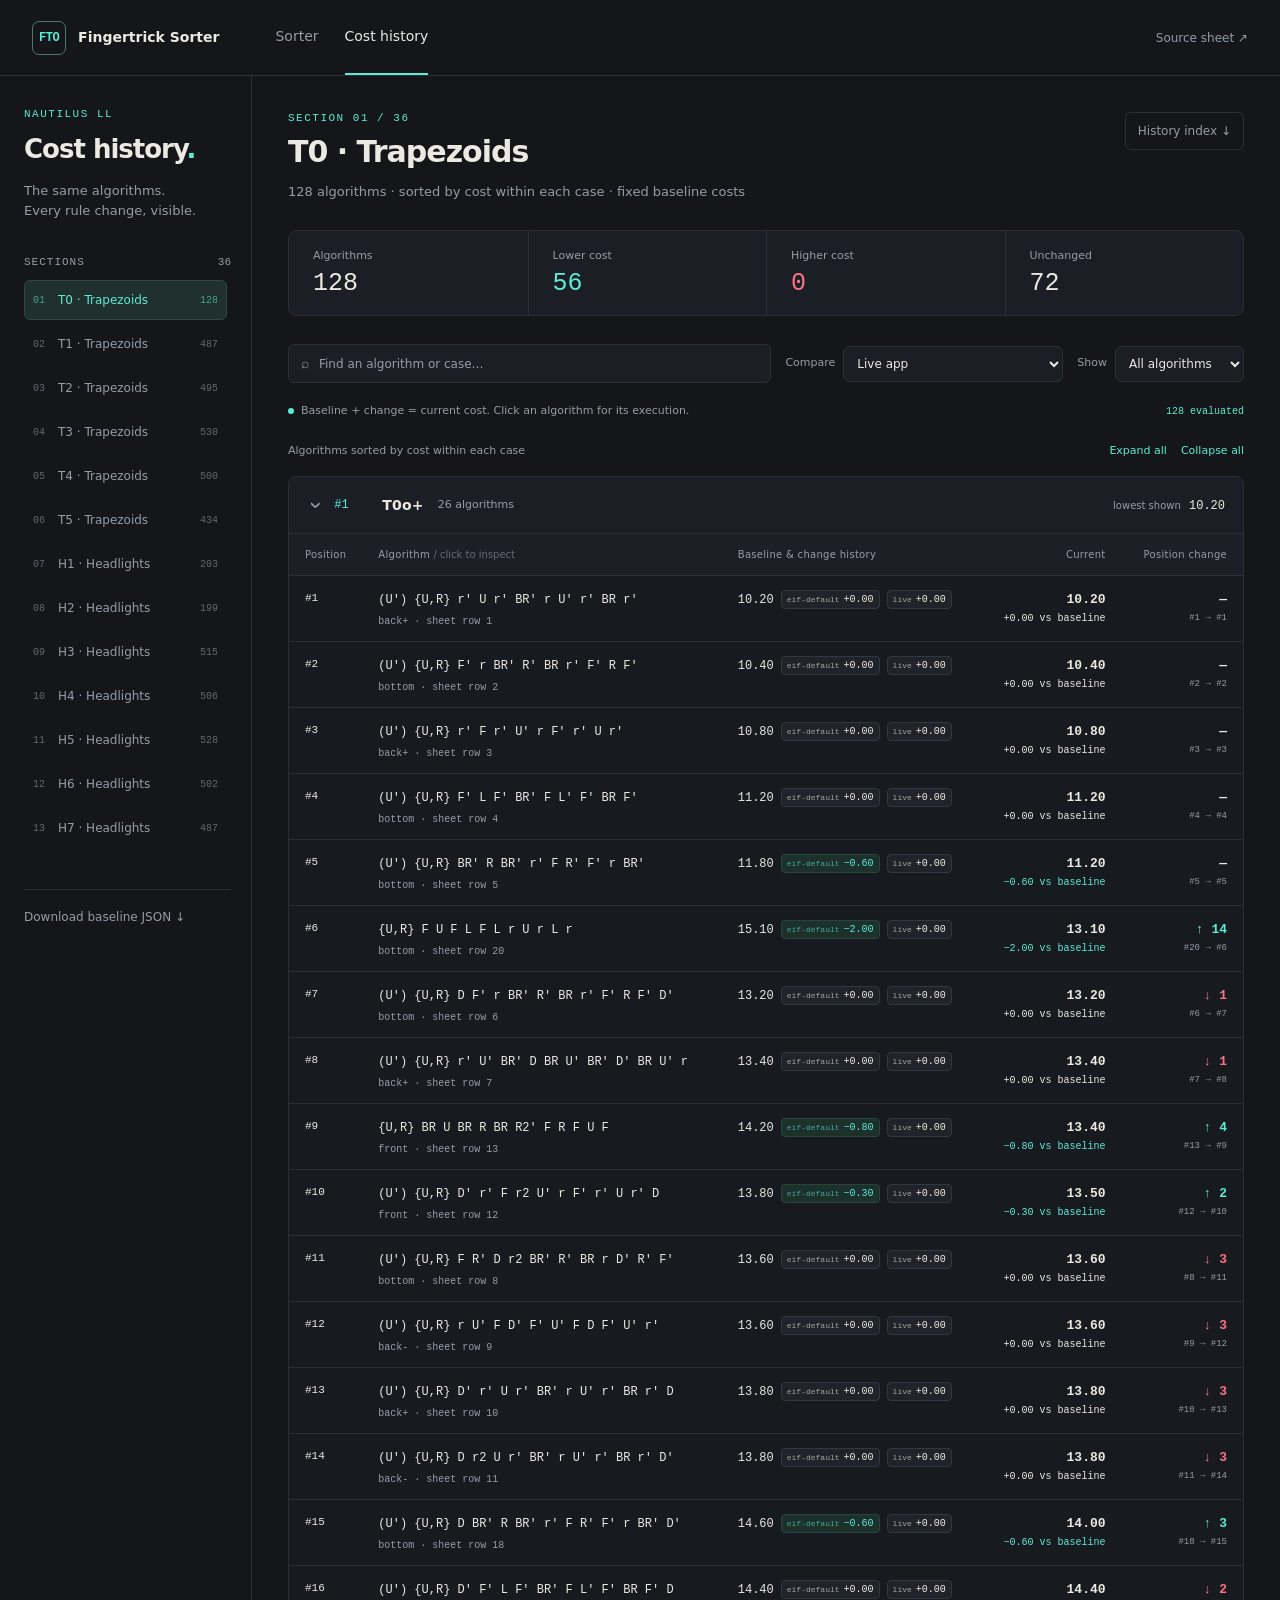
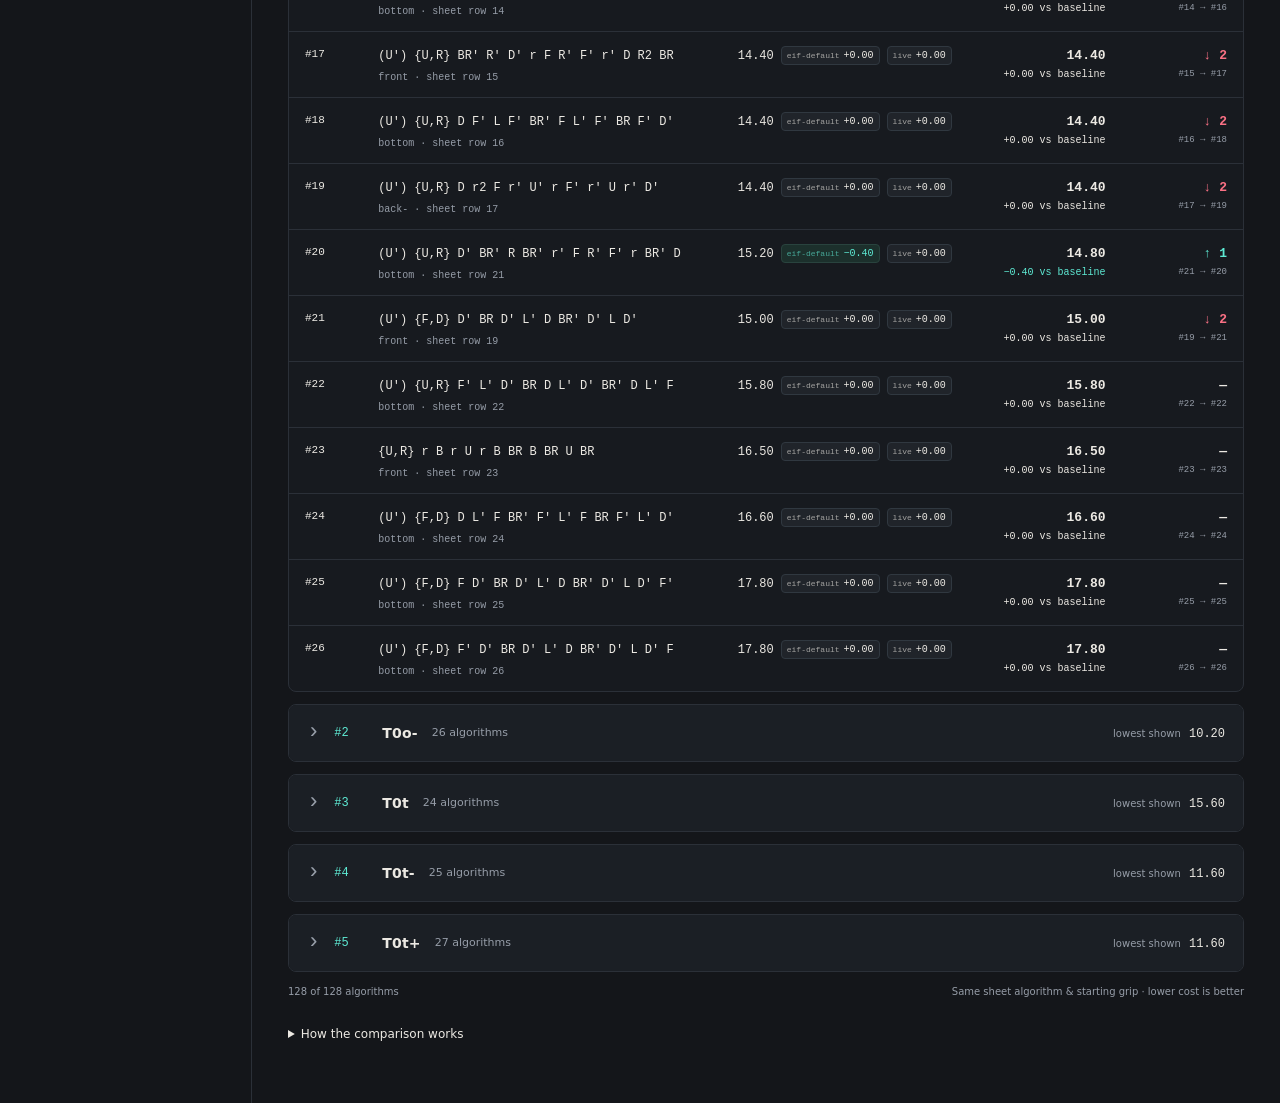
==== visual-changelog.html @ 90cf97da "Set Baseline" ====
<!doctype html>
<html lang="en">
<head>
  <meta charset="utf-8">
  <meta name="viewport" content="width=device-width, initial-scale=1">
  <meta name="description" content="Compare fixed FTO algorithm costs with every saved model change and inspect execution costs move by move.">
  <title>Cost history · FTO Fingertrick Sorter</title>
  <link rel="stylesheet" href="cost-history.css">
  <script type="module" src="cost-history.js"></script>
</head>
<body>
  <header class="topbar">
    <a class="brand" href="index.html"><span class="brand-mark">FTO</span><span>Fingertrick Sorter</span></a>
    <nav aria-label="Main"><a href="index.html">Sorter</a><a class="active" href="visual-changelog.html" aria-current="page">Cost history</a></nav>
    <a class="source-link" id="source-link" target="_blank" rel="noreferrer">Source sheet ↗</a>
  </header>
  <div class="workspace">
    <aside class="sidebar">
      <p class="eyebrow">NAUTILUS LL</p>
      <h1>Cost history<span class="title-dot">.</span></h1>
      <p class="sidebar-description">The same algorithms.<br>Every rule change, visible.</p>
      <div class="section-heading"><h2>Sections</h2><span id="section-count">—</span></div>
      <nav id="sections" aria-label="Algorithm sections"></nav>
      <a class="json-link" href="data/algorithm-baseline.json" download>Download baseline JSON ↓</a>
    </aside>
    <main id="main">
      <div class="page-heading">
        <div><p class="eyebrow" id="section-position">BASELINE COMPARISON</p><h2 id="section-title">Loading the baseline…</h2><p id="section-description">Original sheet costs stay fixed. Deltas show how each change affected them.</p></div>
        <a class="quiet-button" href="data/cost-history.json" download>History index ↓</a>
      </div>
      <div class="metrics" aria-label="Section summary">
        <div><span class="metric-label">Algorithms</span><strong id="metric-count">—</strong></div>
        <div><span class="metric-label">Lower cost</span><strong id="metric-lower" class="lower">—</strong></div>
        <div><span class="metric-label">Higher cost</span><strong id="metric-higher" class="higher">—</strong></div>
        <div><span class="metric-label">Unchanged</span><strong id="metric-same">—</strong></div>
      </div>
      <div class="toolbar">
        <label class="search"><span aria-hidden="true">⌕</span><input id="search" type="search" placeholder="Find an algorithm or case…" aria-label="Search this section"></label>
        <label class="select-label">Compare <select id="revision"><option value="live">Live app</option></select></label>
        <label class="select-label">Show <select id="filter"><option value="all">All algorithms</option><option value="changed">Changed costs</option><option value="lower">Lower costs</option><option value="higher">Higher costs</option><option value="unavailable">Unavailable</option></select></label>
      </div>
      <div class="comparison-note"><span class="live-dot"></span><span id="comparison-note">Baseline + change = current cost. Click an algorithm for its execution.</span><span id="progress" role="status" aria-live="polite"></span></div>
      <div class="case-controls"><span>Algorithms sorted by cost within each case</span><button id="expand-cases" type="button">Expand all</button><button id="collapse-cases" type="button">Collapse all</button></div>
      <div id="case-cards"></div>
      <p id="empty" hidden>No algorithms match these filters.</p>
      <footer class="table-footer"><span id="row-count"></span><span>Same sheet algorithm & starting grip · lower cost is better</span></footer>
      <details class="method"><summary>How the comparison works</summary><p>Baseline costs, move strings, and starting thumbs are copied from the source sheet. Each revision records the cheapest execution of that same algorithm and starting thumb using the model's regrip limit. Deltas beside the baseline are incremental, relative to the previous saved revision. The current column shows the selected revision's total. Each case collapses independently. Algorithms are sorted by current cost within their case; equal costs keep source-row order. Position change compares each entry with its baseline position in that same case. Filters do not renumber positions. Unavailable executions appear last and remain unranked. Live app evaluates the current code in your browser; save a named snapshot to retain a change permanently.</p><p>The sheet does not include original finger-by-finger paths. Popups show the selected saved or live execution, with its actual move, regrip, repeated-finger, and orientation costs. Missing executions stay unavailable and are never treated as zero.</p><p>To save a change, run <code>node scripts/snapshot-costs.mjs --id change-name --label "What changed"</code> from the repository root. Commit the resulting history with the rule change. Baseline JSON is never rewritten by this command.</p></details>
      <div id="error" class="error" role="alert" hidden></div>
    </main>
  </div>
  <dialog id="execution-dialog" aria-labelledby="dialog-title">
    <div class="dialog-top"><p class="eyebrow">EXECUTION DETAIL</p><button id="close-dialog" class="close-button" aria-label="Close execution details">×</button></div>
    <h2 id="dialog-title"></h2>
    <p id="dialog-revision" class="muted"></p>
    <div id="dialog-content"></div>
  </dialog>
</body>
</html>
---- cost-history.css ----
:root{color-scheme:dark;--bg:#14161a;--panel:#1b1e24;--line:#2b3038;--text:#ece9e3;--muted:#969da8;--teal:#5eead4;--red:#fb7185;--amber:#f2a65a;--mono:ui-monospace,SFMono-Regular,Consolas,"Liberation Mono",monospace;font-family:Inter,system-ui,sans-serif;color:var(--text);background:var(--bg);font-synthesis:none}
*{box-sizing:border-box}body{margin:0;font-size:14px;line-height:1.5}a{color:inherit;text-decoration:none}button,input,select{font:inherit}button,a,input,select,summary{outline-offset:4px}button{cursor:pointer}a:hover{color:var(--teal)}.topbar{height:76px;display:flex;align-items:center;gap:56px;padding:0 32px;border-bottom:1px solid var(--line)}.brand{display:flex;align-items:center;gap:12px;font-weight:650;white-space:nowrap}.brand-mark{font:700 12px var(--mono);letter-spacing:-.5px;border:1px solid #4e7771;border-radius:7px;color:var(--teal);padding:9px 6px}.topbar nav{display:flex;height:100%;gap:26px;align-items:center}.topbar nav a{height:100%;display:flex;align-items:center;color:var(--muted);border-bottom:2px solid transparent}.topbar nav .active{border-color:var(--teal);color:var(--text)}.source-link{margin-left:auto;font-size:12px;color:var(--muted)}.workspace{display:grid;grid-template-columns:252px minmax(0,1fr);min-height:calc(100vh - 76px)}.sidebar{padding:32px 20px 30px 24px;border-right:1px solid var(--line)}.eyebrow{font:11px var(--mono);letter-spacing:1.5px;color:var(--teal);margin:0 0 10px}.sidebar h1{font-size:26px;letter-spacing:-1px;margin:0}.title-dot{color:var(--teal)}.sidebar-description{color:var(--muted);font-size:13px;margin:12px 0 36px}.section-heading{display:flex;justify-content:space-between;align-items:center;margin-bottom:12px;color:var(--muted)}.section-heading h2{font:11px var(--mono);text-transform:uppercase;letter-spacing:1px;margin:0}.section-heading>span{font:11px var(--mono)}#sections{display:flex;flex-direction:column;gap:4px;max-height:65vh;overflow:auto;padding-right:4px}.section-button{background:transparent;border:1px solid transparent;color:var(--muted);border-radius:6px;padding:10px 8px;text-align:left;display:flex;gap:9px;align-items:center;width:100%;font-size:12px}.section-button:hover{background:#1d2428;color:var(--text)}.section-button.active{background:#20302f;border-color:#324844;color:var(--teal)}.section-number{font:10px var(--mono);opacity:.6;width:16px;flex-shrink:0}.section-name{flex:1}.section-size{font:10px var(--mono);opacity:.6}.json-link{display:block;border-top:1px solid var(--line);margin-top:24px;padding-top:18px;font-size:12px;color:var(--muted)}main{padding:36px 36px 60px;min-width:0;max-width:1800px}.page-heading{display:flex;gap:16px;justify-content:space-between;align-items:flex-start;margin-bottom:28px}.page-heading h2{font-size:30px;letter-spacing:-1px;line-height:1.2;margin:0 0 12px}.page-heading p:not(.eyebrow){color:var(--muted);font-size:13px;margin:0}.quiet-button{border:1px solid var(--line);border-radius:6px;padding:9px 12px;white-space:nowrap;font-size:12px;color:var(--muted)}.metrics{display:grid;grid-template-columns:repeat(4,1fr);border:1px solid var(--line);border-radius:9px;background:var(--panel);margin-bottom:28px}.metrics>div{padding:17px 24px;display:flex;flex-direction:column;gap:5px}.metrics>div+div{border-left:1px solid var(--line)}.metric-label{font-size:11px;color:var(--muted)}.metrics strong{font:500 25px var(--mono)}.lower{color:var(--teal)}.higher{color:var(--red)}.toolbar{display:flex;align-items:center;gap:14px;flex-wrap:wrap}.search{display:flex;align-items:center;gap:8px;flex:1;min-width:190px;background:var(--panel);border:1px solid var(--line);border-radius:6px;padding:8px 12px;color:var(--muted)}.search input{background:none;border:0;color:var(--text);width:100%;min-width:0;font-size:12px}.search input::placeholder{color:var(--muted)}.select-label{font-size:11px;color:var(--muted);display:flex;align-items:center;gap:8px}select{background:var(--panel);border:1px solid var(--line);border-radius:6px;color:var(--text);padding:9px;font-size:12px;max-width:220px}.comparison-note{display:flex;align-items:center;gap:7px;font-size:11px;color:var(--muted);margin:20px 0 12px;flex-wrap:wrap}.live-dot{height:6px;width:6px;border-radius:100%;background:var(--teal)}#progress{margin-left:auto;color:var(--teal);font-family:var(--mono);font-size:10px}.table-wrap{border:1px solid var(--line);border-radius:8px;overflow:auto}.algorithm-table{border-collapse:collapse;width:100%;font-size:12px;text-align:left}.algorithm-table th{font-size:10px;font-weight:500;letter-spacing:.3px;color:var(--muted);background:#1c1f25;white-space:nowrap;padding:13px 16px}.algorithm-table td{padding:14px 16px;border-top:1px solid var(--line);vertical-align:top}.algorithm-table tbody tr:hover{background:#191f23}.algorithm-table .case{font-family:var(--mono);font-size:11px;white-space:nowrap}.case small{display:block;color:var(--muted);margin-top:4px;font-size:10px}.alg-button{background:none;border:none;padding:0;text-align:left;color:var(--text);font:12px/1.75 var(--mono);min-width:240px}.alg-button:hover{color:var(--teal)}.alg-button:focus-visible{color:var(--teal)}.algorithm-meta{color:var(--muted);font:10px var(--mono);margin-top:5px}.cost-trail{display:flex;align-items:center;flex-wrap:wrap;gap:7px;font:12px var(--mono);min-width:160px}.delta{font:10px var(--mono);border:1px solid #303840;border-radius:4px;padding:3px 5px;white-space:nowrap;background:#20242a}.delta.lower{border-color:#29433e;background:#1c302c}.delta.higher{border-color:#50303a;background:#302027}.delta-label{opacity:.65;font-size:8px;margin-right:4px}.current-cost{font:600 13px var(--mono);white-space:nowrap}.baseline-delta{display:block;font:10px var(--mono);margin-top:5px}.right{text-align:right}.subtle{color:#626b76;letter-spacing:0;font-size:10px}.table-footer{display:flex;justify-content:space-between;gap:12px;color:var(--muted);font-size:10px;margin:12px 0 26px}.method{color:var(--muted);font-size:12px;max-width:850px}.method summary{cursor:pointer;color:var(--text)}.method p{line-height:1.8}.method code{color:var(--teal);font-size:11px;overflow-wrap:anywhere}.error{margin-top:20px;padding:18px;border:1px solid #59333c;border-radius:6px;color:#ffb7c3;background:#2a2025}#empty{color:var(--muted);padding:24px;text-align:center}dialog{color:var(--text);background:#1b1e24;border:1px solid #3a424c;border-radius:12px;padding:26px;width:min(1050px,calc(100vw - 32px));max-height:90vh;overflow:auto;box-shadow:0 30px 120px #0008}dialog::backdrop{background:#090d12b8;backdrop-filter:blur(5px)}.dialog-top{display:flex;align-items:center;justify-content:space-between}.close-button{background:none;border:0;color:var(--muted);font-size:28px;padding:0 5px}dialog h2{font-size:22px;margin:5px 0}.muted{color:var(--muted);font-size:12px}.dialog-alg{font:13px/1.9 var(--mono);overflow-wrap:anywhere;background:#14181d;padding:15px;border:1px solid var(--line);border-radius:6px}.totals{display:flex;flex-wrap:wrap;gap:12px;margin:20px 0}.total-item{padding:10px 14px;border:1px solid var(--line);border-radius:6px;flex:1;min-width:100px}.total-item span{display:block;color:var(--muted);font-size:10px;margin-bottom:4px}.total-item strong{font:16px var(--mono)}.breakdown{border-collapse:collapse;width:100%;font:11px var(--mono)}.breakdown th{color:var(--muted);font:10px system-ui;text-align:left;padding:10px 8px;border-bottom:1px solid var(--line);white-space:nowrap}.breakdown td{padding:10px 8px;border-bottom:1px solid var(--line);white-space:nowrap}.breakdown td.numeric,.breakdown th.numeric{text-align:right}.regrip-text{color:var(--amber)}.overload-text{color:var(--red)}.move-chip{font:600 12px var(--mono);color:var(--teal)}.dialog-note{font-size:11px;color:var(--muted);margin-top:20px}.failure{color:var(--amber)}
@media(min-width:1500px){.alg-button{min-width:360px}.algorithm-table td{padding-top:17px;padding-bottom:17px}}
@media(max-width:1050px){.workspace{grid-template-columns:210px minmax(0,1fr)}.sidebar{padding:26px 14px}main{padding:28px 20px}.topbar{gap:25px;padding:0 20px}.metrics>div{padding:15px}.page-heading h2{font-size:26px}}
@media(max-width:720px){.topbar{height:64px;gap:16px;padding:0 14px}.brand>span:last-child,.source-link{display:none}.topbar nav{margin-left:auto;gap:20px}.workspace{display:block}.sidebar{border-right:0;border-bottom:1px solid var(--line);padding:20px 16px}.sidebar .eyebrow,.sidebar-description,.sidebar h1,.section-heading,.json-link{display:none}#sections{flex-direction:row;max-height:none;padding:0;gap:6px}.section-button{width:auto;white-space:nowrap;padding:8px}.section-size{display:none}main{padding:24px 16px}.page-heading{gap:10px}.page-heading .quiet-button{font-size:10px;padding:7px}.page-heading h2{font-size:25px}.page-heading p:not(.eyebrow){font-size:12px}.metrics{margin-bottom:20px}.metrics>div{padding:12px}.metrics strong{font-size:22px}.metric-label{font-size:9px}.search{flex-basis:100%}.select-label{flex:1}.select-label select{flex:1;min-width:0;max-width:100%}.toolbar{gap:10px}.table-footer{flex-direction:column}.algorithm-table td,.algorithm-table th{padding-left:12px;padding-right:12px}dialog{padding:18px}.totals{gap:8px}.total-item{padding:8px;min-width:80px}}

.case-controls{display:flex;gap:14px;align-items:center;margin:18px 0 12px;font-size:11px;color:var(--muted)}.case-controls>span{margin-right:auto}.case-controls button{background:none;border:0;padding:5px 0;color:var(--teal);font-size:11px}.case-card{border:1px solid var(--line);border-radius:8px;margin:0 0 12px;background:#171a1f;overflow:hidden}.case-card[hidden]{display:none}.case-card>summary{display:flex;align-items:center;gap:14px;cursor:pointer;padding:17px 18px;list-style:none;background:#1b1f25}.case-card>summary::-webkit-details-marker{display:none}.case-card>summary:hover{background:#20262d}.case-chevron{font:22px/1 var(--mono);color:var(--muted);transition:transform .12s}.case-card[open] .case-chevron{transform:rotate(90deg)}.case-heading-number{font:12px var(--mono);color:var(--teal);min-width:34px}.case-card summary strong{font-size:14px;letter-spacing:.2px}.case-card-count{font-size:11px;color:var(--muted)}.case-best{margin-left:auto;color:var(--muted);font-size:10px;white-space:nowrap}.case-best b{font:12px var(--mono);color:var(--text);margin-left:5px}.case-body .table-wrap{border:0;border-top:1px solid var(--line);border-radius:0}.rank-movement{font:600 13px var(--mono);white-space:nowrap}.rank-origin{display:block;color:var(--muted);font:9px var(--mono);white-space:nowrap;margin-top:5px}.case-body .algorithm-table th:first-child{width:62px}.case-body .algorithm-table th:last-child{min-width:100px}
@media(max-width:720px){.case-controls{flex-wrap:wrap;gap:10px}.case-controls>span{width:100%;font-size:10px}.case-card>summary{gap:9px;padding:14px 12px;flex-wrap:wrap}.case-card-count{font-size:10px}.case-best{font-size:9px}.case-heading-number{font-size:11px;min-width:30px}}
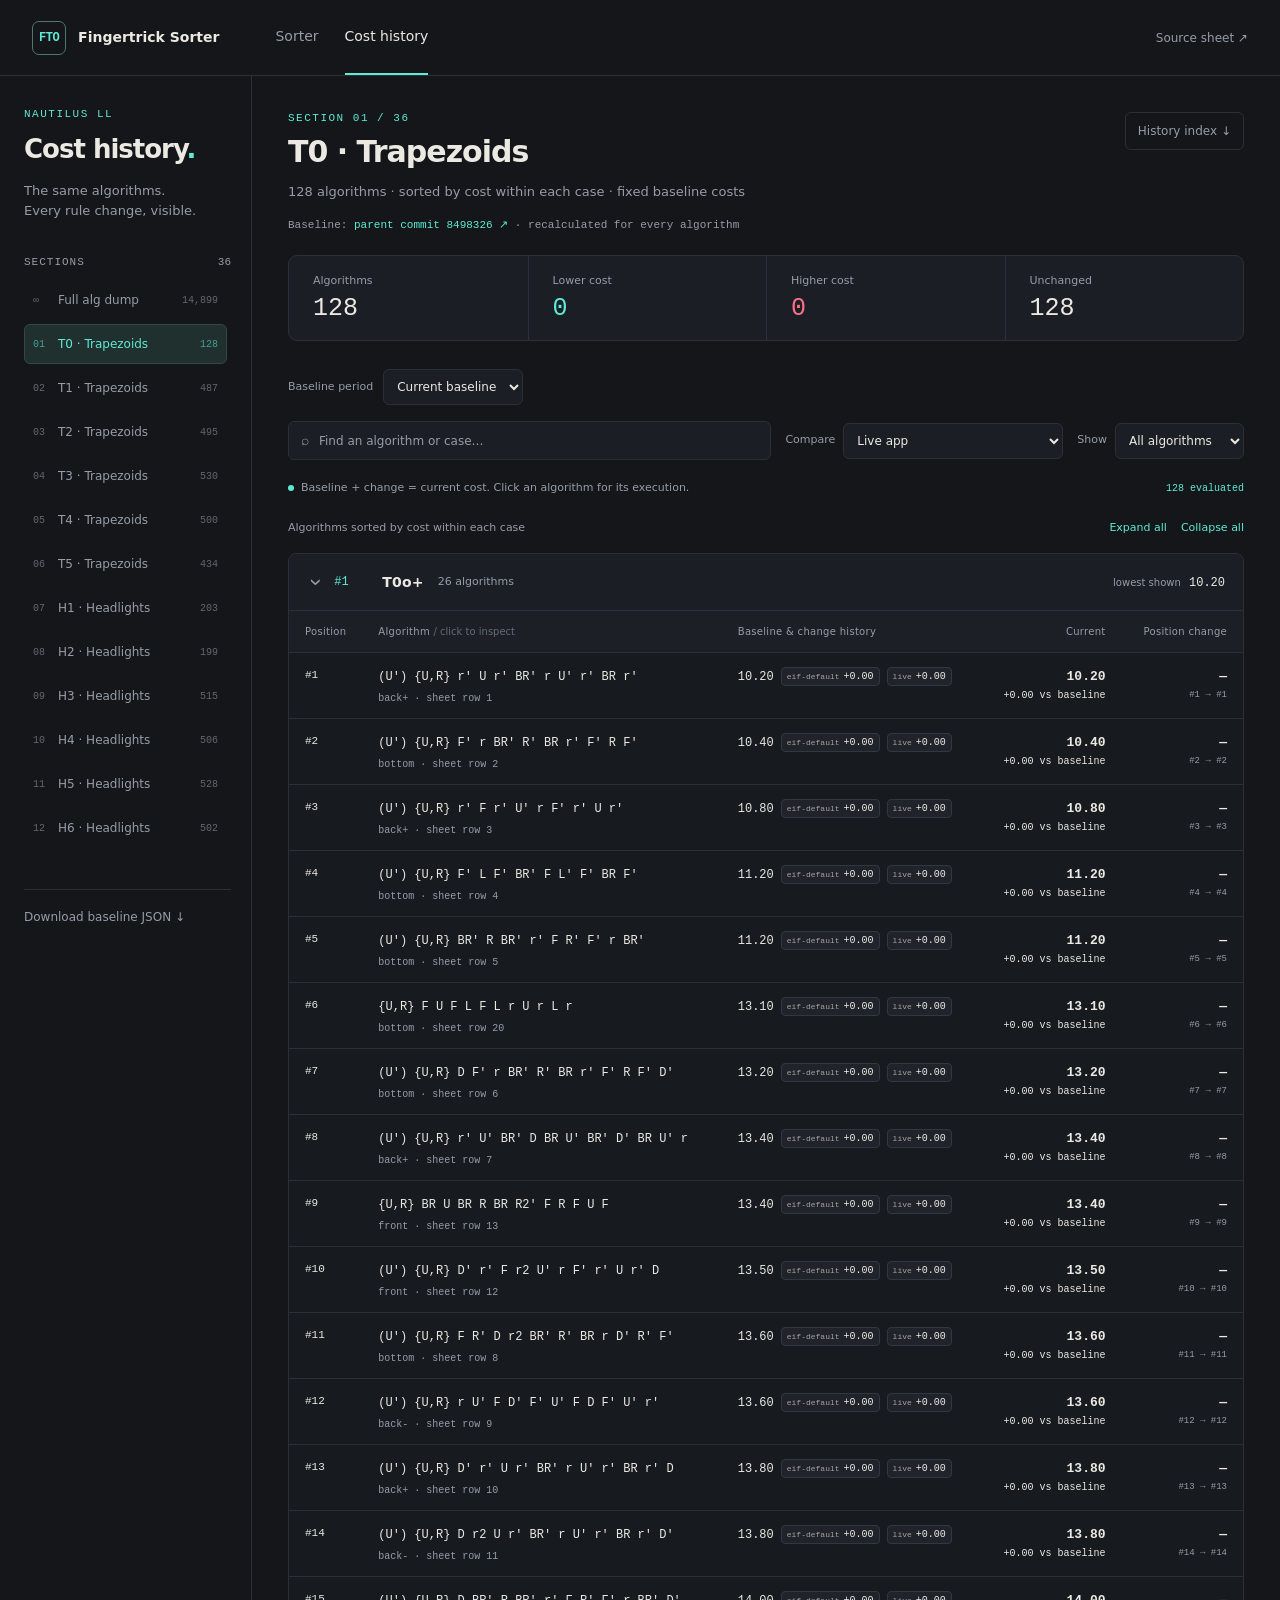
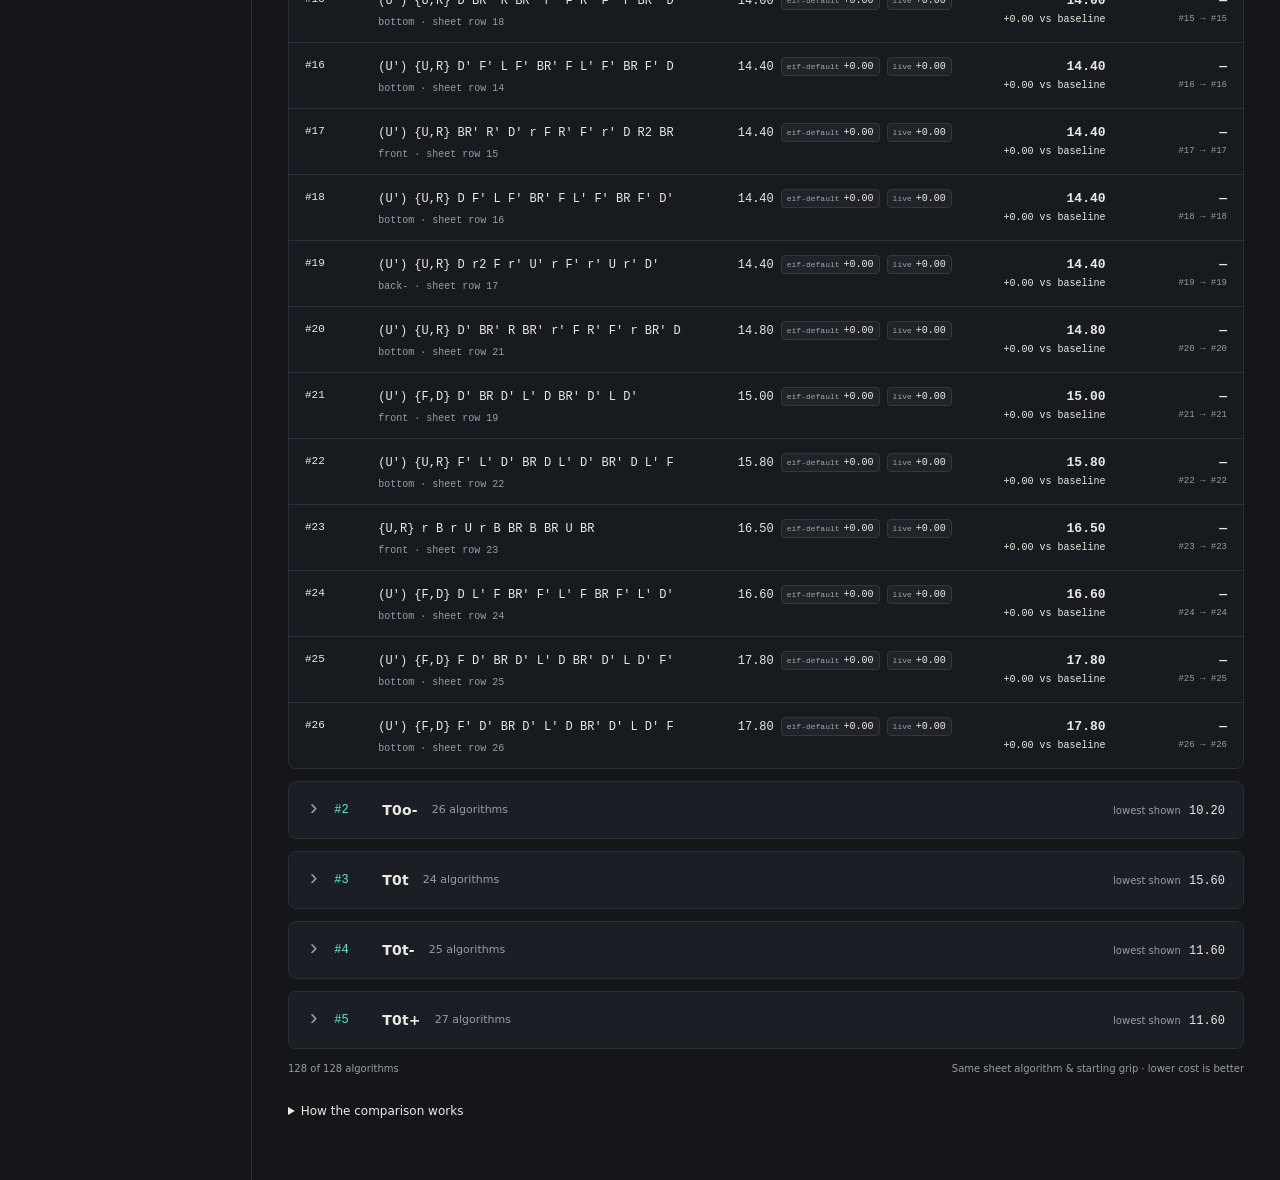
==== commit 3921ce93: "truly set baseline lol" ====
--- a/visual-changelog.html
+++ b/visual-changelog.html
@@ -21,30 +21,34 @@
       <p class="sidebar-description">The same algorithms.<br>Every rule change, visible.</p>
       <div class="section-heading"><h2>Sections</h2><span id="section-count">—</span></div>
       <nav id="sections" aria-label="Algorithm sections"></nav>
-      <a class="json-link" href="data/algorithm-baseline.json" download>Download baseline JSON ↓</a>
+      <a class="json-link" id="baseline-download" href="data/algorithm-baseline.json" download>Download baseline JSON ↓</a>
     </aside>
     <main id="main">
       <div class="page-heading">
-        <div><p class="eyebrow" id="section-position">BASELINE COMPARISON</p><h2 id="section-title">Loading the baseline…</h2><p id="section-description">Original sheet costs stay fixed. Deltas show how each change affected them.</p></div>
-        <a class="quiet-button" href="data/cost-history.json" download>History index ↓</a>
+        <div><p class="eyebrow" id="section-position">BASELINE COMPARISON</p><h2 id="section-title">Loading the baseline…</h2><p id="section-description">Captured system costs are the fixed baseline. Deltas show how each change affected them.</p></div>
+        <a class="quiet-button" id="history-download" href="data/cost-history.json" download>History index ↓</a>
       </div>
+      <p id="baseline-reference" class="baseline-reference"></p>
       <div class="metrics" aria-label="Section summary">
         <div><span class="metric-label">Algorithms</span><strong id="metric-count">—</strong></div>
         <div><span class="metric-label">Lower cost</span><strong id="metric-lower" class="lower">—</strong></div>
         <div><span class="metric-label">Higher cost</span><strong id="metric-higher" class="higher">—</strong></div>
         <div><span class="metric-label">Unchanged</span><strong id="metric-same">—</strong></div>
       </div>
+      <label class="period-picker">Baseline period <select id="baseline-period"><option value="current">Current baseline</option></select></label>
       <div class="toolbar">
         <label class="search"><span aria-hidden="true">⌕</span><input id="search" type="search" placeholder="Find an algorithm or case…" aria-label="Search this section"></label>
         <label class="select-label">Compare <select id="revision"><option value="live">Live app</option></select></label>
         <label class="select-label">Show <select id="filter"><option value="all">All algorithms</option><option value="changed">Changed costs</option><option value="lower">Lower costs</option><option value="higher">Higher costs</option><option value="unavailable">Unavailable</option></select></label>
       </div>
       <div class="comparison-note"><span class="live-dot"></span><span id="comparison-note">Baseline + change = current cost. Click an algorithm for its execution.</span><span id="progress" role="status" aria-live="polite"></span></div>
-      <div class="case-controls"><span>Algorithms sorted by cost within each case</span><button id="expand-cases" type="button">Expand all</button><button id="collapse-cases" type="button">Collapse all</button></div>
+      <div class="case-controls" id="case-controls"><span>Algorithms sorted by cost within each case</span><button id="expand-cases" type="button">Expand all</button><button id="collapse-cases" type="button">Collapse all</button></div>
       <div id="case-cards"></div>
+      <div id="full-controls" class="full-controls" hidden><span>All algorithms · one continuous list · globally sorted · global position changes</span></div>
+      <div id="full-dump" hidden></div>
       <p id="empty" hidden>No algorithms match these filters.</p>
       <footer class="table-footer"><span id="row-count"></span><span>Same sheet algorithm & starting grip · lower cost is better</span></footer>
-      <details class="method"><summary>How the comparison works</summary><p>Baseline costs, move strings, and starting thumbs are copied from the source sheet. Each revision records the cheapest execution of that same algorithm and starting thumb using the model's regrip limit. Deltas beside the baseline are incremental, relative to the previous saved revision. The current column shows the selected revision's total. Each case collapses independently. Algorithms are sorted by current cost within their case; equal costs keep source-row order. Position change compares each entry with its baseline position in that same case. Filters do not renumber positions. Unavailable executions appear last and remain unranked. Live app evaluates the current code in your browser; save a named snapshot to retain a change permanently.</p><p>The sheet does not include original finger-by-finger paths. Popups show the selected saved or live execution, with its actual move, regrip, repeated-finger, and orientation costs. Missing executions stay unavailable and are never treated as zero.</p><p>To save a change, run <code>node scripts/snapshot-costs.mjs --id change-name --label "What changed"</code> from the repository root. Commit the resulting history with the rule change. Baseline JSON is never rewritten by this command.</p></details>
+      <details class="method"><summary>How the comparison works</summary><p>Baseline costs come from the captured system shown above. Full alg dump ranks all algorithms globally, in one continuous list; section views rank within each case. Older comparison periods are available in the Baseline period selector. Move strings, orientations, and starting thumbs come from the source sheet; its original cost column is kept only as provenance. Each revision records the cheapest execution of that same algorithm and starting thumb using the model's regrip limit. Deltas beside the baseline are incremental, relative to the previous saved revision. The current column shows the selected revision's total. Each case collapses independently. Algorithms are sorted by current cost within their case; equal costs keep source-row order. Position change compares each entry with its baseline position in that same case. Filters do not renumber positions. Unavailable executions appear last and remain unranked. Live app evaluates the current code in your browser; save a named snapshot to retain a change permanently.</p><p>Popups show the selected saved or live execution, with its actual move, regrip, repeated-finger, and orientation costs. Missing executions stay unavailable and are never treated as zero.</p><p>To save a change, run <code>node scripts/snapshot-costs.mjs --id change-name --label "What changed"</code> from the repository root. Commit the resulting history with the rule change. To accept the current system as the baseline for your next change, run <code>./shift-baseline.sh</code>. It archives the previous period and both scoring systems, then starts a fresh comparison at zero.</p></details>
       <div id="error" class="error" role="alert" hidden></div>
     </main>
   </div>
--- a/cost-history.css
+++ b/cost-history.css
@@ -6,3 +6,7 @@
 
 .case-controls{display:flex;gap:14px;align-items:center;margin:18px 0 12px;font-size:11px;color:var(--muted)}.case-controls>span{margin-right:auto}.case-controls button{background:none;border:0;padding:5px 0;color:var(--teal);font-size:11px}.case-card{border:1px solid var(--line);border-radius:8px;margin:0 0 12px;background:#171a1f;overflow:hidden}.case-card[hidden]{display:none}.case-card>summary{display:flex;align-items:center;gap:14px;cursor:pointer;padding:17px 18px;list-style:none;background:#1b1f25}.case-card>summary::-webkit-details-marker{display:none}.case-card>summary:hover{background:#20262d}.case-chevron{font:22px/1 var(--mono);color:var(--muted);transition:transform .12s}.case-card[open] .case-chevron{transform:rotate(90deg)}.case-heading-number{font:12px var(--mono);color:var(--teal);min-width:34px}.case-card summary strong{font-size:14px;letter-spacing:.2px}.case-card-count{font-size:11px;color:var(--muted)}.case-best{margin-left:auto;color:var(--muted);font-size:10px;white-space:nowrap}.case-best b{font:12px var(--mono);color:var(--text);margin-left:5px}.case-body .table-wrap{border:0;border-top:1px solid var(--line);border-radius:0}.rank-movement{font:600 13px var(--mono);white-space:nowrap}.rank-origin{display:block;color:var(--muted);font:9px var(--mono);white-space:nowrap;margin-top:5px}.case-body .algorithm-table th:first-child{width:62px}.case-body .algorithm-table th:last-child{min-width:100px}
 @media(max-width:720px){.case-controls{flex-wrap:wrap;gap:10px}.case-controls>span{width:100%;font-size:10px}.case-card>summary{gap:9px;padding:14px 12px;flex-wrap:wrap}.case-card-count{font-size:10px}.case-best{font-size:9px}.case-heading-number{font-size:11px;min-width:30px}}
+
+.baseline-reference{font:11px var(--mono);color:var(--muted);margin:-12px 0 24px}.baseline-reference a{color:var(--teal)}
+
+.period-picker{display:flex;align-items:center;gap:10px;color:var(--muted);font-size:11px;margin:0 0 16px}.period-picker select{max-width:420px}.full-controls{display:flex;align-items:center;gap:12px;margin:20px 0 12px;font-size:11px;color:var(--muted)}.full-controls>span:first-child{margin-right:auto}.full-controls button{border:1px solid var(--line);border-radius:5px;background:var(--panel);color:var(--text);padding:7px 11px}.full-controls button:disabled{opacity:.35;cursor:default}.full-controls[hidden],.case-controls[hidden],#case-cards[hidden],#full-dump[hidden]{display:none!important}#full-dump .table-wrap{max-width:100%}@media(max-width:720px){.full-controls{flex-wrap:wrap}.full-controls>span:first-child{width:100%}.period-picker{flex-wrap:wrap}.period-picker select{max-width:100%}}
